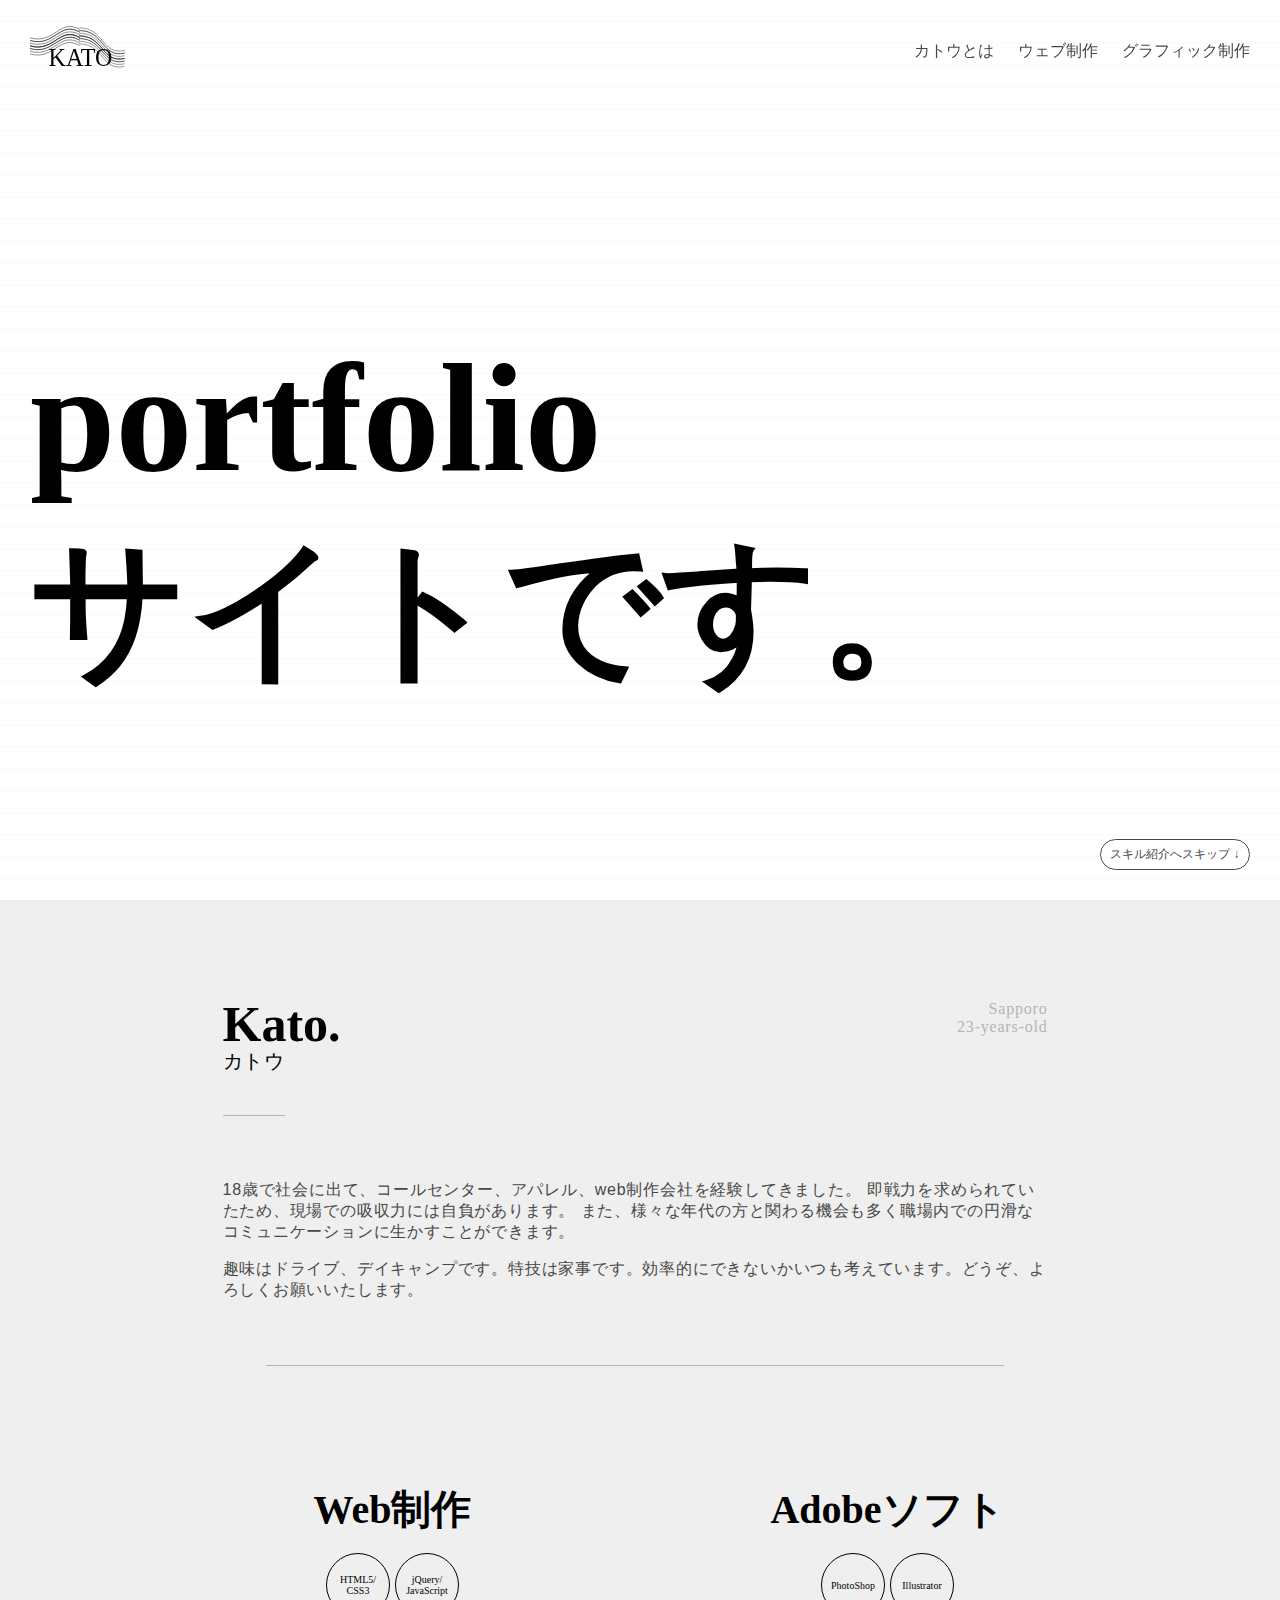
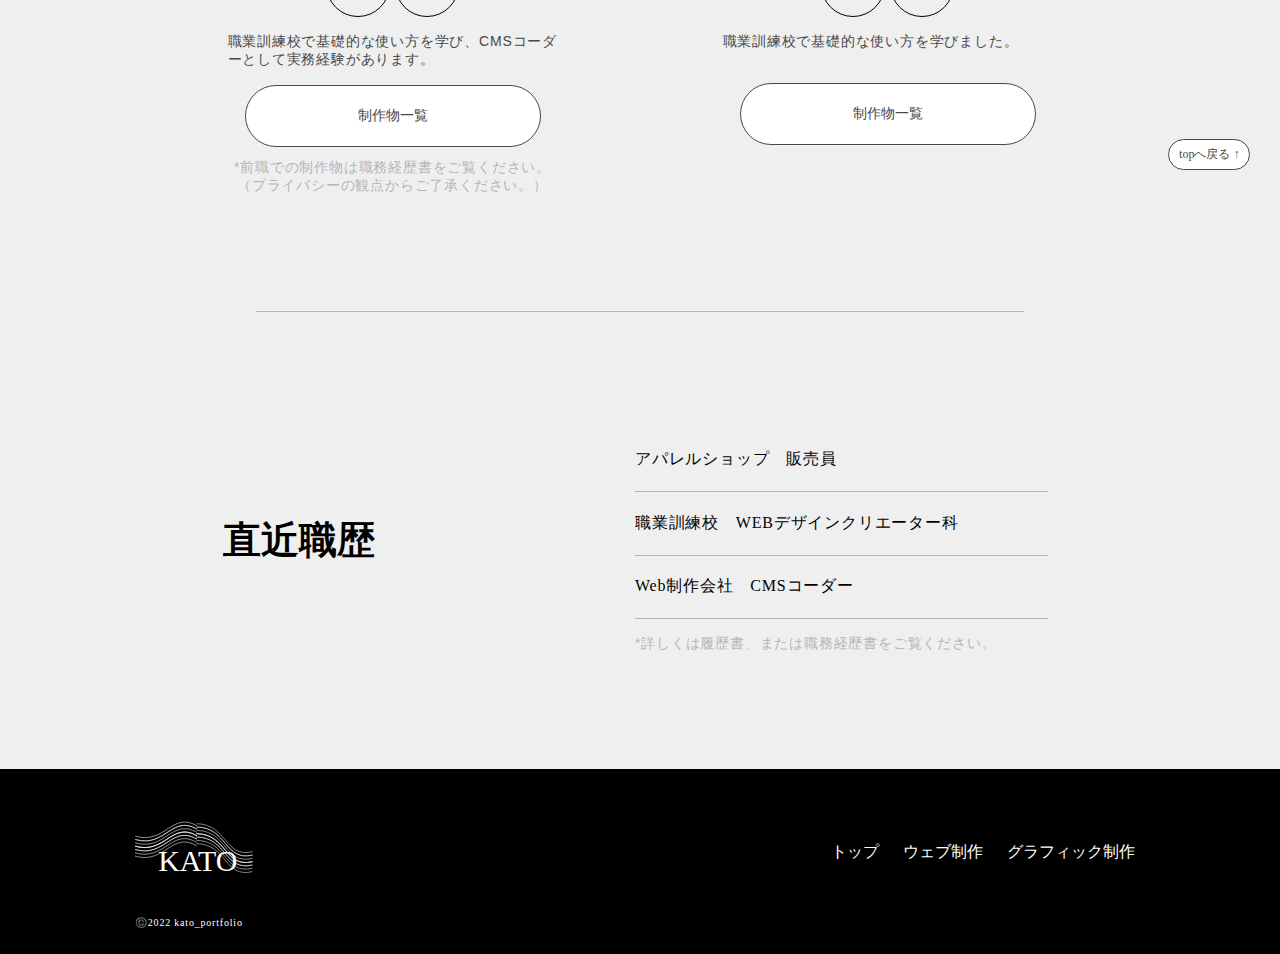
==== index.html @ b1e1249e "ポートフォリオリニューアル" ====
<!DOCTYPE html>
<html lang="en">
<head>
    <meta charset="UTF-8">
    <meta name="viewport" content="width=device-width, initial-scale=1.0">    
    <title>カトウのポートフォリオ</title>
    <link rel="icon" href="./images/favicon.svg">
    <link rel="stylesheet" href="css/style.css">
    <link rel="stylesheet" href="css/common.css">
</head>
<body>
    <header class="header-section" id="header-section">
        <div class="logo">
            <a href="index.html"><h1><img src="images/logo_black.svg" alt="カトウのポートフォリオサイト" id="logo-image"></h1></a>
        </div>
        <nav class="global-nav">
            <div><a href="index.html" class="content">カトウとは</a></div>
            <div><a href="category.html" class="content">ウェブ制作</a></div>
            <div><a href="graphic.html" class="content">グラフィック制作</a></div>
        </nav>
        <div class="toggle-menu">
            <div class="toggle-menu__hamburger" id="toggle-navi">
                <span></span>
                <span></span>
                <span></span>
            </div>
            <div class="toggle-menu__inner" id="inner-navi">
                <div class="anchor-wrap">
                    <a href="#">カトウとは</a>
                    <a href="category.html">ウェブ制作</a>
                    <a href="graphic.html">グラフィック制作</a>
                </div>
            </div>
            <div class="toggle-menu__mask" id="toggle-mask"></div>
        </div>
    </header>
    <main>
<!-- fixedコンテンツ -->
        <div class="to-skil" id="to-skil-btn">
            <a href="#skil-section">
                スキル紹介へスキップ
            </a>
        </div>

        <div class="to-top hide" id="to-top-btn">
            <a href="#">
                topへ戻る
            </a>
        </div>
<!-- ------------- -->
        <section class="first-view" id="first-view">
            <div class="mask"></div>
            <div class="first-view__inner">
                <!-- <div class="image-wrapper">
                    <div class="txt-image sp-none">
                        <a href=""><img src="images/KATO.svg" alt="KATO"></a>
                    </div>
                    <div class="txt-image">
                        <a href=""><img src="images/PORTFOLIO.svg" alt="PORTFOLIO"></a>
                    </div>
                    <div class="txt-image sp-none">
                        <a href=""><img src="images/WEB.svg" alt="WEB"></a>
                    </div>
                    <div class="txt-image sp-none">
                        <a href=""><img src="images/GRAPHIC.svg" alt="GRAPHIC"></a>
                    </div>
                </div>
                <div class="image-wrapper sp-none">
                    <div class="txt-image sp-none">
                        <a href=""><img src="images/KATO.svg" alt="KATO"></a>
                    </div>
                    <div class="txt-image">
                        <a href=""><img src="images/PORTFOLIO.svg" alt="PORTFOLIO"></a>
                    </div>
                    <div class="txt-image sp-none">
                        <a href=""><img src="images/WEB.svg" alt="WEB"></a>
                    </div>
                    <div class="txt-image sp-none">
                        <a href=""><img src="images/GRAPHIC.svg" alt="GRAPHIC"></a>
                    </div>
                </div> -->
                <h1 class="portfolio">portfolio<br class="sp-none">サイトです。</h1>
            </div>
            <!-- <p>カトウのポートフォリオサイトです。</p> -->
        </section>
        <section class="introduction">
            <div class="introduction__holder">
                <div class="my-info">
                    <div class="name-wrap">
                        <h2 class="name">Kato.</h2>
                        <p>カトウ</p>
                    </div>
                    <div class="born-wrap">
                        <p>Sapporo</p>
                        <p>23-years-old</p>
                    </div>
                </div>
                <div class="self-introduction">
                    <p>
                        18歳で社会に出て、コールセンター、アパレル、web制作会社を経験してきました。
                        即戦力を求められていたため、現場での吸収力には自負があります。
                        また、様々な年代の方と関わる機会も多く職場内での円滑なコミュニケーションに生かすことができます。
                    </p>
                    <p>
                        趣味はドライブ、デイキャンプです。特技は家事です。効率的にできないかいつも考えています。どうぞ、よろしくお願いいたします。
                    </p>
                </div>
            </div>
            <!-- <div class="introduction__bg-image">
                <div class="image"></div>
                <div class="image"></div>
                <div class="image"></div>
                <div class="image sp-none"></div>
            </div> -->
            <div class="border"></div>
        </section>
        <section class="skil-section" id="skil-section">
            <div class="skil-section__inner">
                <div class="web holder">
                    <!-- <div class="skil-wrapper">
                        <p class="category">マークアップ言語</p>
                        <p class="name">HTML5/CSS3</p>
                        <p class="description">職業訓練校で基礎的な使い方を学び、CMSコーダーとして実務経験があります。</p>
                    </div>
                    <div class="skil-wrapper">
                        <p class="category">スクリプト言語</p>
                        <p class="name">jQuery/JavaScript</p>
                        <p class="description">ウェブ制作で使うような、ハンバーガーメニューやモーダルウィンドウ、検索機能などを中心に独学しました。</p>
                    </div>
                    <div class="btn"><a href="category.html">制作物一覧</a></div>
                    <p class="supplement">*前職での制作物は職務経歴書をご覧ください。<br>（プライバシーの観点からご了承ください。）</p> -->
                    <h3>Web制作</h3>
                    <div class="icon-wrap">
                        <div class="icon"><span>HTML5/<br>CSS3</span></div>
                        <div class="icon"><span>jQuery/<br>JavaScript</span></div>
                    </div>
                    <p class="desc">職業訓練校で基礎的な使い方を学び、CMSコーダーとして実務経験があります。</p>
                    <div class="btn"><a href="category.html">制作物一覧</a></div>
                    <p class="supplement">*前職での制作物は職務経歴書をご覧ください。<br>（プライバシーの観点からご了承ください。）</p>
                </div>
                <div class="graphic holder">
                    <!-- <div class="skil-wrapper">
                        <p class="category">adobeソフト</p>
                        <p class="name">PhotoShop/Illustrator</p>
                        <p class="description">職業訓練校で基礎的な使い方を学びました。</p>
                    </div>
                    <div class="btn"><a href="graphic.html">制作物一覧</a></div> -->
                    <!-- <p class="supplement"></p> -->
                    <h3>Adobeソフト</h3>
                    <div class="icon-wrap">
                        <div class="icon"><span>PhotoShop</span></div>
                        <div class="icon"><span>Illustrator</span></div>
                    </div>
                    <p class="desc">職業訓練校で基礎的な使い方を学びました。<br class="sp-off"><br class="sp-off"></p>
                    <div class="btn"><a href="graphic.html">制作物一覧</a></div>
                    <!-- <p class="supplement">*前職での制作物は職務経歴書をご覧ください。<br>（プライバシーの観点からご了承ください。）</p> -->
                </div>
            </div>
            <div class="border"></div>
        </section>
        <section class="career-section">
            <div class="career-section__inner">
                <div class="title"><h2>直近職歴</h2></div>
                <div class="career-wrap">
                    <ul>
                        <li class="career">アパレルショップ　販売員</li>
                        <li class="career">職業訓練校　WEBデザインクリエーター科</li>
                        <li class="career">Web制作会社　CMSコーダー</li>
                    </ul>
                    <p class="supplement">*詳しくは履歴書、または職務経歴書をご覧ください。</p>
                </div>
            </div>
        </section>
    </main>
    <footer class="footer-section">
        <div class="footer-section__inner">
            <div class="navigation-holder">
                <div class="logo"><a href="index.html"><img src="images/logo_white.svg" alt=""></a></div>
                <nav class="f-navigation">
                    <div><a href="index.html" class="content">トップ</a></div>
                    <div><a href="category.html" class="content">ウェブ制作</a></div>
                    <div><a href="graphic.html" class="content">グラフィック制作</a></div>
                    <!-- <div><a href="mailto:" class="content">メールお問い合わせ</a></div> -->
                    <!-- <div><a href="https://zebra-onmyown.hatenablog.com/" target="_blank" class="content icon-img"><img src="images/hatenablog-logotype.png" alt=""></a></div> -->
                </nav>
            </div>
            <p class="copyright"><small>©️2022 kato_portfolio</small></p>
        </div>
        
    </footer>
    <script src="js/script.js"></script>
</body>
</html>
---- css/style.css ----
@charset "UTF-8";
* {
  margin: 0;
  padding: 0;
  font-family: serif;
}

a {
  text-decoration: none;
  color: #484848;
  display: block;
}

a:hover {
  opacity: 0.5;
}

a, img, h1, h2, h3, h4, h5, h6, p {
  vertical-align: bottom;
}

ul {
  list-style-type: none;
}

h1, h2, h3, h4, h5, h6, p {
  color: #484848;
}

p, .career {
  letter-spacing: 0.05rem;
}

body {
  overflow-x: hidden;
}

p {
  font-family: sans-serif;
}

.to-skil {
  -webkit-transform: translateY(0);
          transform: translateY(0);
  font-size: 12px;
  position: fixed;
  bottom: 30px;
  z-index: 100;
  -webkit-transition: all .5s ease-in-out;
  transition: all .5s ease-in-out;
  opacity: 1;
}

.to-skil.hide {
  -webkit-transform: translateY(100vh);
          transform: translateY(100vh);
}

@media screen and (min-width: 768px) {
  .to-skil {
    right: 30px;
  }
}

.to-skil a {
  border: 1px solid #484848;
  padding: 0.5em 0.8em;
  border-radius: 1.3em;
  background-color: #ffffff;
}

.header-section {
  position: fixed;
  top: 0;
  z-index: 102;
  width: 100%;
  height: 60px;
  display: -webkit-box;
  display: -ms-flexbox;
  display: flex;
  -webkit-box-pack: justify;
      -ms-flex-pack: justify;
          justify-content: space-between;
  padding-top: 1rem;
  -webkit-transition: all .3s ease-in;
  transition: all .3s ease-in;
}

@media screen and (min-width: 1025px) {
  .header-section {
    height: 70px;
  }
}

.header-section .logo {
  height: 100%;
  padding-left: 20px;
  padding-right: 0;
}

@media screen and (min-width: 768px) {
  .header-section .logo {
    padding-left: 30px;
  }
}

.header-section .logo a {
  height: 100%;
}

.header-section .logo a h1 {
  height: 100%;
}

.header-section .logo a h1 img {
  height: 100%;
}

.header-section .global-nav {
  display: none;
}

@media screen and (min-width: 1025px) {
  .header-section .global-nav {
    display: -webkit-box;
    display: -ms-flexbox;
    display: flex;
    -webkit-box-align: center;
        -ms-flex-align: center;
            align-items: center;
    padding-right: 20px;
    padding-left: 0;
  }
}

@media screen and (min-width: 1025px) and (min-width: 768px) {
  .header-section .global-nav {
    padding-right: 30px;
  }
}

@media screen and (min-width: 1025px) {
  .header-section .global-nav div {
    margin-left: 1.5rem;
  }
  .header-section .global-nav div:first-child {
    margin-left: 0;
  }
}

.header-section .toggle-menu {
  width: 75%;
  position: relative;
}

@media screen and (min-width: 1025px) {
  .header-section .toggle-menu {
    display: none;
  }
}

.header-section .toggle-menu__hamburger {
  width: 30px;
  height: 14px;
  margin-top: 17px;
  position: absolute;
  right: 30px;
  z-index: 101;
  display: -webkit-box;
  display: -ms-flexbox;
  display: flex;
  -webkit-box-orient: vertical;
  -webkit-box-direction: normal;
      -ms-flex-direction: column;
          flex-direction: column;
}

.header-section .toggle-menu__hamburger.open span {
  position: absolute;
  border: 1px solid #ffffff;
  -webkit-transition: all .2s ease-in-out;
  transition: all .2s ease-in-out;
}

.header-section .toggle-menu__hamburger.open span:nth-child(1) {
  -webkit-transform: rotate(28deg);
          transform: rotate(28deg);
  -webkit-transform-origin: left top;
          transform-origin: left top;
  top: 0;
}

.header-section .toggle-menu__hamburger.open span:nth-child(2) {
  -webkit-transform: rotate(28deg);
          transform: rotate(28deg);
  -webkit-transform-origin: left top;
          transform-origin: left top;
  top: 0%;
}

.header-section .toggle-menu__hamburger.open span:nth-child(3) {
  -webkit-transform: rotate(-28deg);
          transform: rotate(-28deg);
  -webkit-transform-origin: left bottom;
          transform-origin: left bottom;
  top: 100%;
}

.header-section .toggle-menu__hamburger span {
  width: 100%;
  position: absolute;
  border: 1px solid #484848;
  -webkit-box-sizing: border-box;
          box-sizing: border-box;
  -webkit-transition: all .2s ease-out;
  transition: all .2s ease-out;
}

.header-section .toggle-menu__hamburger span:nth-child(1) {
  top: 0%;
}

.header-section .toggle-menu__hamburger span:nth-child(2) {
  top: 50%;
}

.header-section .toggle-menu__hamburger span:nth-child(3) {
  top: 100%;
}

.header-section .toggle-menu__inner {
  -webkit-transform: translateX(80vw);
          transform: translateX(80vw);
  width: 100%;
  height: 100vh;
  position: absolute;
  top: -16px;
  right: 0;
  z-index: 100;
  background-color: rgba(0, 0, 0, 0.8);
  -webkit-transition: all .2s ease-in-out;
  transition: all .2s ease-in-out;
}

.header-section .toggle-menu__inner.open {
  -webkit-transform: translateX(0);
          transform: translateX(0);
}

.header-section .toggle-menu__inner .anchor-wrap {
  display: -webkit-box;
  display: -ms-flexbox;
  display: flex;
  -webkit-box-orient: vertical;
  -webkit-box-direction: normal;
      -ms-flex-direction: column;
          flex-direction: column;
  -webkit-box-align: end;
      -ms-flex-align: end;
          align-items: flex-end;
  padding-top: 60px;
  padding-right: calc(30px + 1rem);
}

.header-section .toggle-menu__inner .anchor-wrap a {
  width: 85%;
  display: block;
  color: #ffffff;
  border-bottom: 1px solid;
  padding: 1.8rem 0 1.8rem 0;
}

.header-section .toggle-menu__mask {
  width: 100vw;
  height: 100vh;
  position: fixed;
  top: 0%;
  left: 0%;
  z-index: 99;
  background-color: rgba(0, 0, 0, 0.1);
  -webkit-transform: translateX(-200vw);
          transform: translateX(-200vw);
  -webkit-transition-delay: .1s;
          transition-delay: .1s;
}

.header-section .toggle-menu__mask.open {
  -webkit-transform: translateX(0);
          transform: translateX(0);
}

.footer-section {
  background-color: #000000;
}

.footer-section__inner {
  text-align: center;
  padding-left: 20px;
  padding-right: 20px;
  padding-top: 1rem;
  padding-bottom: 2.5rem;
}

@media screen and (min-width: 768px) {
  .footer-section__inner {
    padding-right: 30px;
    padding-right: 30px;
  }
}

@media screen and (min-width: 768px) {
  .footer-section__inner {
    text-align: left;
    max-width: 1000px;
    margin: 0 auto;
    padding-top: 2.5rem;
    padding-bottom: 1.5rem;
  }
  .footer-section__inner .navigation-holder {
    display: -webkit-box;
    display: -ms-flexbox;
    display: flex;
    -webkit-box-pack: justify;
        -ms-flex-pack: justify;
            justify-content: space-between;
    margin-bottom: 1rem;
  }
  .footer-section__inner .navigation-holder .logo {
    margin-bottom: 0 !important;
  }
  .footer-section__inner .navigation-holder .f-navigation {
    display: -webkit-box;
    display: -ms-flexbox;
    display: flex;
    -webkit-box-align: center;
        -ms-flex-align: center;
            align-items: center;
    margin-bottom: 0 !important;
  }
  .footer-section__inner .navigation-holder .f-navigation div {
    margin-left: 1.5rem;
  }
  .footer-section__inner .navigation-holder .f-navigation div:first-child {
    margin-left: 0;
  }
}

.footer-section__inner .navigation-holder .logo {
  margin-bottom: 2rem;
}

.footer-section__inner .navigation-holder .f-navigation {
  margin-bottom: 3rem;
}

.footer-section__inner .navigation-holder .f-navigation div .content {
  color: #ffffff;
  padding: 0.5rem 0;
  vertical-align: super;
}

.footer-section__inner .navigation-holder .f-navigation div .content.icon-img {
  max-width: 100px;
}

.footer-section__inner .navigation-holder .f-navigation div .content.icon-img img {
  height: 30px;
}

.footer-section__inner .navigation-holder .f-navigation div a {
  display: inline-block;
}

.footer-section__inner .copyright small {
  font-size: 10px;
  color: #ffffff;
}

.to-top {
  -webkit-transform: translateY(0);
          transform: translateY(0);
  font-size: 12px;
  position: fixed;
  right: 20px;
  bottom: 30px;
  z-index: 100;
  -webkit-transition: all .5s ease-in-out;
  transition: all .5s ease-in-out;
  opacity: 1;
}

.to-top.hide {
  -webkit-transform: translateY(100vh);
          transform: translateY(100vh);
}

@media screen and (min-width: 768px) {
  .to-top {
    right: 30px;
  }
}

.to-top a {
  border: 1px solid #484848;
  padding: 0.5em 0.8em;
  border-radius: 1.3em;
  background-color: #ffffff;
}

.to-top a::after {
  content: "↑";
}

.first-view {
  position: fixed;
  top: 0;
  width: 100vw;
  height: calc(100vh - 60px);
  padding-top: 60px !important;
  z-index: -1;
  padding-left: 20px;
  padding-right: 20px;
}

@media screen and (min-width: 768px) {
  .first-view {
    padding-right: 30px;
    padding-right: 30px;
  }
}

@media screen and (min-width: 768px) {
  .first-view {
    padding-left: 20px;
    padding-right: 0;
  }
}

@media screen and (min-width: 768px) and (min-width: 768px) {
  .first-view {
    padding-left: 30px;
  }
}

.first-view .mask {
  width: 100%;
  height: 100%;
  position: absolute;
  z-index: -1;
  top: 0;
  left: 0;
  background: repeating-linear-gradient(#fff, #fff 20px, rgba(0, 0, 0, 0.01) 20px, rgba(0, 0, 0, 0.01) 22px);
}

.first-view p {
  font-size: 14px;
  text-align: center;
}

@media screen and (min-width: 768px) {
  .first-view p {
    margin-top: 1rem;
    text-align: left;
  }
}

.first-view .portfolio {
  font-size: 12vw;
  color: #000000;
  white-space: nowrap;
}

.first-view__inner {
  margin-top: 30vh;
}

@media screen and (min-width: 768px) {
  .first-view__inner {
    display: -webkit-box;
    display: -ms-flexbox;
    display: flex;
  }
}

@media screen and (min-width: 768px) {
  .first-view__inner .image-wrapper {
    display: -webkit-box;
    display: -ms-flexbox;
    display: flex;
    -webkit-box-align: end;
        -ms-flex-align: end;
            align-items: flex-end;
    width: auto;
    overflow-x: visible;
  }
  .first-view__inner .image-wrapper:first-child {
    -webkit-animation: slide1 40s -20s linear infinite;
            animation: slide1 40s -20s linear infinite;
  }
  .first-view__inner .image-wrapper:last-child {
    -webkit-animation: slide2 40s linear infinite;
            animation: slide2 40s linear infinite;
  }
}

.first-view__inner .image-wrapper.sp-none {
  display: none;
}

@media screen and (min-width: 768px) {
  .first-view__inner .image-wrapper.sp-none {
    display: -webkit-box;
    display: -ms-flexbox;
    display: flex;
  }
}

.first-view__inner .image-wrapper .txt-image {
  text-align: center;
  width: 100%;
}

@media screen and (min-width: 768px) {
  .first-view__inner .image-wrapper .txt-image {
    width: 100%;
    min-width: 300px;
    margin-right: 1.5rem;
    -webkit-transition: .3s;
    transition: .3s;
  }
  .first-view__inner .image-wrapper .txt-image:hover {
    -webkit-transform: scale(1.1);
            transform: scale(1.1);
  }
}

.first-view__inner .image-wrapper .txt-image a {
  width: 100%;
}

.first-view__inner .image-wrapper .txt-image a img {
  width: 100%;
}

.first-view__inner .image-wrapper .txt-image.sp-none {
  display: none;
}

@media screen and (min-width: 768px) {
  .first-view__inner .image-wrapper .txt-image.sp-none {
    display: inline !important;
  }
}

@-webkit-keyframes slide1 {
  0% {
    -webkit-transform: translateX(100%);
            transform: translateX(100%);
  }
  to {
    -webkit-transform: translateX(-100%);
            transform: translateX(-100%);
  }
}

@keyframes slide1 {
  0% {
    -webkit-transform: translateX(100%);
            transform: translateX(100%);
  }
  to {
    -webkit-transform: translateX(-100%);
            transform: translateX(-100%);
  }
}

@-webkit-keyframes slide2 {
  0% {
    -webkit-transform: translateX(0);
            transform: translateX(0);
  }
  to {
    -webkit-transform: translateX(-200%);
            transform: translateX(-200%);
  }
}

@keyframes slide2 {
  0% {
    -webkit-transform: translateX(0);
            transform: translateX(0);
  }
  to {
    -webkit-transform: translateX(-200%);
            transform: translateX(-200%);
  }
}

.to-skil {
  right: calc(50% - 6.8em);
}

.to-skil a::after {
  content: "↓";
}

.introduction {
  position: relative;
  margin-top: 100vh;
  background-color: #EFEFEF;
  padding-left: 20px;
  padding-right: 20px;
}

@media screen and (min-width: 768px) {
  .introduction {
    padding-right: 30px;
    padding-right: 30px;
  }
}

.introduction__holder {
  padding-top: 100px;
  text-align: center;
}

@media screen and (min-width: 768px) {
  .introduction__holder {
    max-width: 825px;
    margin: 0 auto;
  }
}

.introduction__holder .my-info {
  display: -webkit-box;
  display: -ms-flexbox;
  display: flex;
  -webkit-box-pack: justify;
      -ms-flex-pack: justify;
          justify-content: space-between;
}

.introduction__holder .my-info .name-wrap {
  text-align: left;
}

.introduction__holder .my-info .name-wrap .name {
  font-size: 50px;
  line-height: 3rem;
  color: #000000;
}

.introduction__holder .my-info .name-wrap p {
  color: #000000;
  font-size: 20px;
  font-family: serif;
  display: inline-block;
  padding-bottom: 2.5rem;
  border-bottom: 1px solid #B5B5B5;
}

.introduction__holder .my-info .born-wrap {
  text-align: right;
}

.introduction__holder .my-info .born-wrap p {
  font-size: 16px;
  color: #B5B5B5;
  font-family: serif;
}

.introduction__holder .self-introduction {
  text-align: left;
  padding-top: 4rem;
}

.introduction__holder .self-introduction p {
  font-family: sans-serif;
}

.introduction__holder .self-introduction p:first-child {
  margin-bottom: 1rem;
}

.introduction .border {
  width: 60%;
  height: 1px;
  background-color: #B5B5B5;
  margin: 4rem auto 0;
}

.skil-section {
  background-color: #EFEFEF;
}

@media screen and (max-width: 767px) {
  .skil-section__inner {
    -webkit-box-orient: vertical;
    -webkit-box-direction: normal;
        -ms-flex-direction: column;
            flex-direction: column;
  }
  .skil-section__inner .holder {
    width: inherit !important;
    padding-bottom: 4rem;
    padding-left: 20px;
    padding-right: 20px;
  }
}

@media screen and (max-width: 767px) and (min-width: 768px) {
  .skil-section__inner .holder {
    padding-right: 30px;
    padding-right: 30px;
  }
}

@media screen and (max-width: 767px) {
  .skil-section__inner .holder:last-child {
    padding-bottom: 0;
  }
}

.skil-section__inner {
  display: -webkit-box;
  display: -ms-flexbox;
  display: flex;
  -webkit-box-pack: justify;
      -ms-flex-pack: justify;
          justify-content: space-between;
  padding: 7.25rem 0 0;
  max-width: 825px;
  margin: 0 auto;
}

.skil-section__inner .holder {
  width: 40%;
  text-align: center;
}

.skil-section__inner .holder h3 {
  font-size: 40px;
  color: #000000;
  margin-bottom: 1rem;
}

.skil-section__inner .holder .icon-wrap {
  display: -webkit-box;
  display: -ms-flexbox;
  display: flex;
  -webkit-box-pack: center;
      -ms-flex-pack: center;
          justify-content: center;
  margin-bottom: 1rem;
}

.skil-section__inner .holder .icon-wrap .icon {
  width: 62px;
  height: 62px;
  border: 1px solid #000000;
  border-radius: 50%;
  position: relative;
}

.skil-section__inner .holder .icon-wrap .icon:first-child {
  margin-right: 5px;
}

.skil-section__inner .holder .icon-wrap .icon span {
  width: 100%;
  height: 100%;
  font-size: 10px;
  position: absolute;
  top: 0;
  left: 0;
  display: -webkit-box;
  display: -ms-flexbox;
  display: flex;
  -webkit-box-align: center;
      -ms-flex-align: center;
          align-items: center;
  -webkit-box-pack: center;
      -ms-flex-pack: center;
          justify-content: center;
}

.skil-section__inner .holder .desc {
  font-size: 14px;
  text-align: left;
  margin-bottom: 1rem;
}

@media screen and (max-width: 767px) {
  .skil-section__inner .holder .desc .sp-off {
    display: none;
  }
}

.skil-section__inner .holder .btn {
  text-align: center;
}

.skil-section__inner .holder .btn a {
  max-width: 100%;
  max-height: 65px;
  display: inline-block;
  -webkit-box-sizing: border-box;
          box-sizing: border-box;
  padding: 1.3rem 7rem;
  border: 1px solid #484848;
  border-radius: 2rem;
  margin: 0 auto .8rem;
  white-space: nowrap;
  background-color: #ffffff;
  font-size: 14px;
}

.skil-section__inner .holder .supplement {
  font-size: 14px;
  color: #B5B5B5;
  text-align: center;
}

.skil-section .border {
  width: 60%;
  height: 1px;
  background-color: #B5B5B5;
  margin: 7.25rem auto 0;
}

.career-section {
  padding-left: 20px;
  padding-right: 20px;
  background-color: #EFEFEF;
}

@media screen and (min-width: 768px) {
  .career-section {
    padding-right: 30px;
    padding-right: 30px;
  }
}

.career-section__inner {
  padding-top: 7.25rem;
  padding-bottom: 10rem;
}

@media screen and (min-width: 768px) {
  .career-section__inner {
    display: -webkit-box;
    display: -ms-flexbox;
    display: flex;
    padding-top: 7.25rem;
    padding-bottom: 7.25rem;
    max-width: 825px;
    margin: 0 auto;
  }
  .career-section__inner .title {
    width: 50%;
    text-align: left !important;
    margin-bottom: 0% !important;
    display: -webkit-box;
    display: -ms-flexbox;
    display: flex;
    -webkit-box-align: center;
        -ms-flex-align: center;
            align-items: center;
  }
  .career-section__inner .career-wrap {
    width: 50%;
  }
}

.career-section__inner .title {
  font-size: 25px;
  text-align: center;
  margin-bottom: 3rem;
}

.career-section__inner .title h2 {
  color: #000000;
}

.career-section__inner .career-wrap ul .career {
  padding: 1.3rem 0;
  border-bottom: 1px solid #B5B5B5;
}

.career-section__inner .supplement {
  color: #B5B5B5;
  font-size: 14px;
  padding-top: 1rem;
}
/*# sourceMappingURL=style.css.map */
---- css/common.css ----
@charset "UTF-8";
* {
  margin: 0;
  padding: 0;
  font-family: serif;
}

a {
  text-decoration: none;
  color: #484848;
  display: block;
}

a:hover {
  opacity: 0.5;
}

a, img, h1, h2, h3, h4, h5, h6, p {
  vertical-align: bottom;
}

ul {
  list-style-type: none;
}

h1, h2, h3, h4, h5, h6, p {
  color: #484848;
}

p, .career {
  letter-spacing: 0.05rem;
}

body {
  overflow-x: hidden;
}

p {
  font-family: sans-serif;
}

.to-skil {
  -webkit-transform: translateY(0);
          transform: translateY(0);
  font-size: 12px;
  position: fixed;
  bottom: 30px;
  z-index: 100;
  -webkit-transition: all .5s ease-in-out;
  transition: all .5s ease-in-out;
  opacity: 1;
}

.to-skil.hide {
  -webkit-transform: translateY(100vh);
          transform: translateY(100vh);
}

@media screen and (min-width: 768px) {
  .to-skil {
    right: 30px;
  }
}

.to-skil a {
  border: 1px solid #484848;
  padding: 0.5em 0.8em;
  border-radius: 1.3em;
  background-color: #ffffff;
}

.header-section {
  position: fixed;
  top: 0;
  z-index: 102;
  width: 100%;
  height: 60px;
  display: -webkit-box;
  display: -ms-flexbox;
  display: flex;
  -webkit-box-pack: justify;
      -ms-flex-pack: justify;
          justify-content: space-between;
  padding-top: 1rem;
  -webkit-transition: all .3s ease-in;
  transition: all .3s ease-in;
}

@media screen and (min-width: 1025px) {
  .header-section {
    height: 70px;
  }
}

.header-section .logo {
  height: 100%;
  padding-left: 20px;
  padding-right: 0;
}

@media screen and (min-width: 768px) {
  .header-section .logo {
    padding-left: 30px;
  }
}

.header-section .logo a {
  height: 100%;
}

.header-section .logo a h1 {
  height: 100%;
}

.header-section .logo a h1 img {
  height: 100%;
}

.header-section .global-nav {
  display: none;
}

@media screen and (min-width: 1025px) {
  .header-section .global-nav {
    display: -webkit-box;
    display: -ms-flexbox;
    display: flex;
    -webkit-box-align: center;
        -ms-flex-align: center;
            align-items: center;
    padding-right: 20px;
    padding-left: 0;
  }
}

@media screen and (min-width: 1025px) and (min-width: 768px) {
  .header-section .global-nav {
    padding-right: 30px;
  }
}

@media screen and (min-width: 1025px) {
  .header-section .global-nav div {
    margin-left: 1.5rem;
  }
  .header-section .global-nav div:first-child {
    margin-left: 0;
  }
}

.header-section .toggle-menu {
  width: 75%;
  position: relative;
}

@media screen and (min-width: 1025px) {
  .header-section .toggle-menu {
    display: none;
  }
}

.header-section .toggle-menu__hamburger {
  width: 30px;
  height: 14px;
  margin-top: 17px;
  position: absolute;
  right: 30px;
  z-index: 101;
  display: -webkit-box;
  display: -ms-flexbox;
  display: flex;
  -webkit-box-orient: vertical;
  -webkit-box-direction: normal;
      -ms-flex-direction: column;
          flex-direction: column;
}

.header-section .toggle-menu__hamburger.open span {
  position: absolute;
  border: 1px solid #ffffff;
  -webkit-transition: all .2s ease-in-out;
  transition: all .2s ease-in-out;
}

.header-section .toggle-menu__hamburger.open span:nth-child(1) {
  -webkit-transform: rotate(28deg);
          transform: rotate(28deg);
  -webkit-transform-origin: left top;
          transform-origin: left top;
  top: 0;
}

.header-section .toggle-menu__hamburger.open span:nth-child(2) {
  -webkit-transform: rotate(28deg);
          transform: rotate(28deg);
  -webkit-transform-origin: left top;
          transform-origin: left top;
  top: 0%;
}

.header-section .toggle-menu__hamburger.open span:nth-child(3) {
  -webkit-transform: rotate(-28deg);
          transform: rotate(-28deg);
  -webkit-transform-origin: left bottom;
          transform-origin: left bottom;
  top: 100%;
}

.header-section .toggle-menu__hamburger span {
  width: 100%;
  position: absolute;
  border: 1px solid #484848;
  -webkit-box-sizing: border-box;
          box-sizing: border-box;
  -webkit-transition: all .2s ease-out;
  transition: all .2s ease-out;
}

.header-section .toggle-menu__hamburger span:nth-child(1) {
  top: 0%;
}

.header-section .toggle-menu__hamburger span:nth-child(2) {
  top: 50%;
}

.header-section .toggle-menu__hamburger span:nth-child(3) {
  top: 100%;
}

.header-section .toggle-menu__inner {
  -webkit-transform: translateX(80vw);
          transform: translateX(80vw);
  width: 100%;
  height: 100vh;
  position: absolute;
  top: -16px;
  right: 0;
  z-index: 100;
  background-color: rgba(0, 0, 0, 0.8);
  -webkit-transition: all .2s ease-in-out;
  transition: all .2s ease-in-out;
}

.header-section .toggle-menu__inner.open {
  -webkit-transform: translateX(0);
          transform: translateX(0);
}

.header-section .toggle-menu__inner .anchor-wrap {
  display: -webkit-box;
  display: -ms-flexbox;
  display: flex;
  -webkit-box-orient: vertical;
  -webkit-box-direction: normal;
      -ms-flex-direction: column;
          flex-direction: column;
  -webkit-box-align: end;
      -ms-flex-align: end;
          align-items: flex-end;
  padding-top: 60px;
  padding-right: calc(30px + 1rem);
}

.header-section .toggle-menu__inner .anchor-wrap a {
  width: 85%;
  display: block;
  color: #ffffff;
  border-bottom: 1px solid;
  padding: 1.8rem 0 1.8rem 0;
}

.header-section .toggle-menu__mask {
  width: 100vw;
  height: 100vh;
  position: fixed;
  top: 0%;
  left: 0%;
  z-index: 99;
  background-color: rgba(0, 0, 0, 0.1);
  -webkit-transform: translateX(-200vw);
          transform: translateX(-200vw);
  -webkit-transition-delay: .1s;
          transition-delay: .1s;
}

.header-section .toggle-menu__mask.open {
  -webkit-transform: translateX(0);
          transform: translateX(0);
}

.footer-section {
  background-color: #000000;
}

.footer-section__inner {
  text-align: center;
  padding-left: 20px;
  padding-right: 20px;
  padding-top: 1rem;
  padding-bottom: 2.5rem;
}

@media screen and (min-width: 768px) {
  .footer-section__inner {
    padding-right: 30px;
    padding-right: 30px;
  }
}

@media screen and (min-width: 768px) {
  .footer-section__inner {
    text-align: left;
    max-width: 1000px;
    margin: 0 auto;
    padding-top: 2.5rem;
    padding-bottom: 1.5rem;
  }
  .footer-section__inner .navigation-holder {
    display: -webkit-box;
    display: -ms-flexbox;
    display: flex;
    -webkit-box-pack: justify;
        -ms-flex-pack: justify;
            justify-content: space-between;
    margin-bottom: 1rem;
  }
  .footer-section__inner .navigation-holder .logo {
    margin-bottom: 0 !important;
  }
  .footer-section__inner .navigation-holder .f-navigation {
    display: -webkit-box;
    display: -ms-flexbox;
    display: flex;
    -webkit-box-align: center;
        -ms-flex-align: center;
            align-items: center;
    margin-bottom: 0 !important;
  }
  .footer-section__inner .navigation-holder .f-navigation div {
    margin-left: 1.5rem;
  }
  .footer-section__inner .navigation-holder .f-navigation div:first-child {
    margin-left: 0;
  }
}

.footer-section__inner .navigation-holder .logo {
  margin-bottom: 2rem;
}

.footer-section__inner .navigation-holder .f-navigation {
  margin-bottom: 3rem;
}

.footer-section__inner .navigation-holder .f-navigation div .content {
  color: #ffffff;
  padding: 0.5rem 0;
  vertical-align: super;
}

.footer-section__inner .navigation-holder .f-navigation div .content.icon-img {
  max-width: 100px;
}

.footer-section__inner .navigation-holder .f-navigation div .content.icon-img img {
  height: 30px;
}

.footer-section__inner .navigation-holder .f-navigation div a {
  display: inline-block;
}

.footer-section__inner .copyright small {
  font-size: 10px;
  color: #ffffff;
}

.to-top {
  -webkit-transform: translateY(0);
          transform: translateY(0);
  font-size: 12px;
  position: fixed;
  right: 20px;
  bottom: 30px;
  z-index: 100;
  -webkit-transition: all .5s ease-in-out;
  transition: all .5s ease-in-out;
  opacity: 1;
}

.to-top.hide {
  -webkit-transform: translateY(100vh);
          transform: translateY(100vh);
}

@media screen and (min-width: 768px) {
  .to-top {
    right: 30px;
  }
}

.to-top a {
  border: 1px solid #484848;
  padding: 0.5em 0.8em;
  border-radius: 1.3em;
  background-color: #ffffff;
}

.to-top a::after {
  content: "↑";
}
/*# sourceMappingURL=common.css.map */
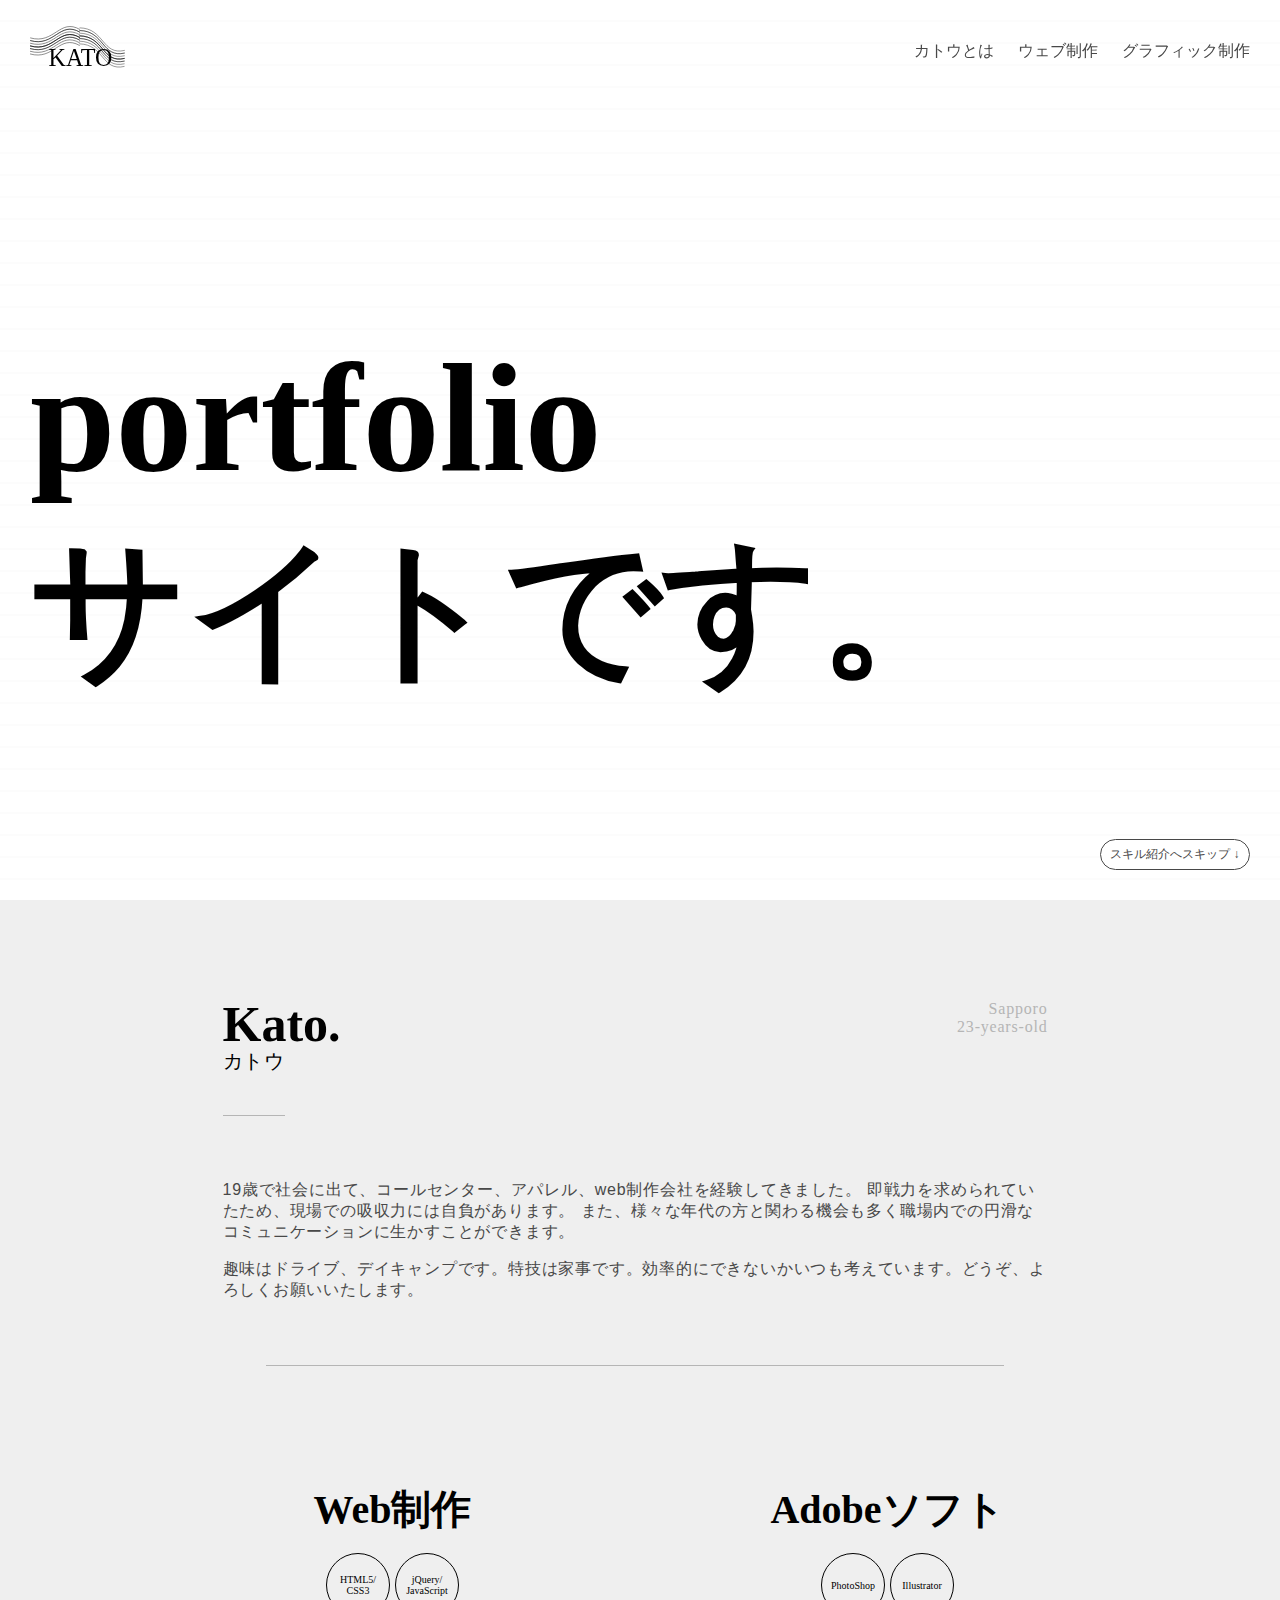
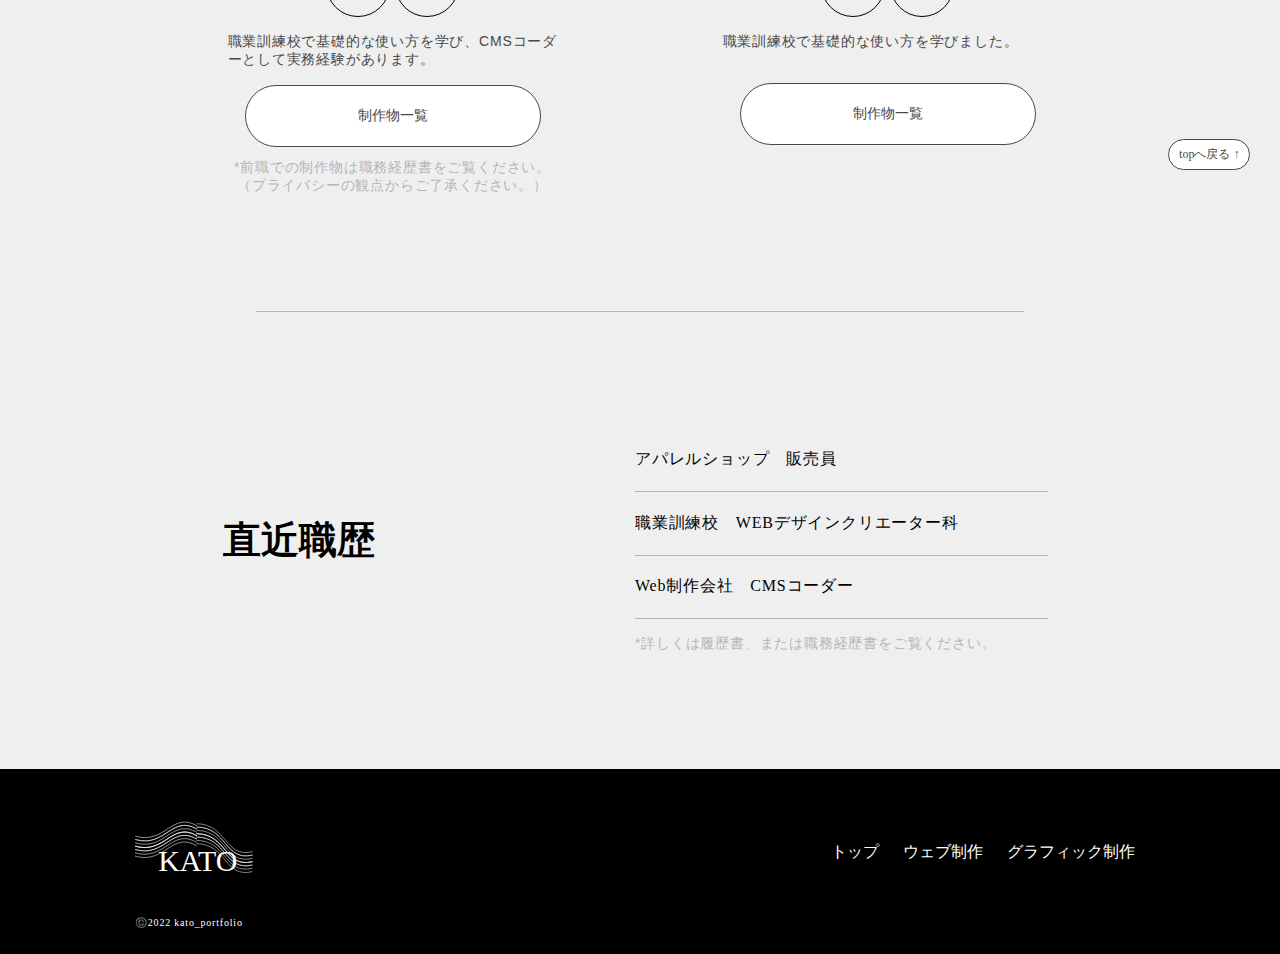
==== commit 1ae31013: "文言修正" ====
--- a/index.html
+++ b/index.html
@@ -97,7 +97,7 @@
                 </div>
                 <div class="self-introduction">
                     <p>
-                        18歳で社会に出て、コールセンター、アパレル、web制作会社を経験してきました。
+                        19歳で社会に出て、コールセンター、アパレル、web制作会社を経験してきました。
                         即戦力を求められていたため、現場での吸収力には自負があります。
                         また、様々な年代の方と関わる機会も多く職場内での円滑なコミュニケーションに生かすことができます。
                     </p>
